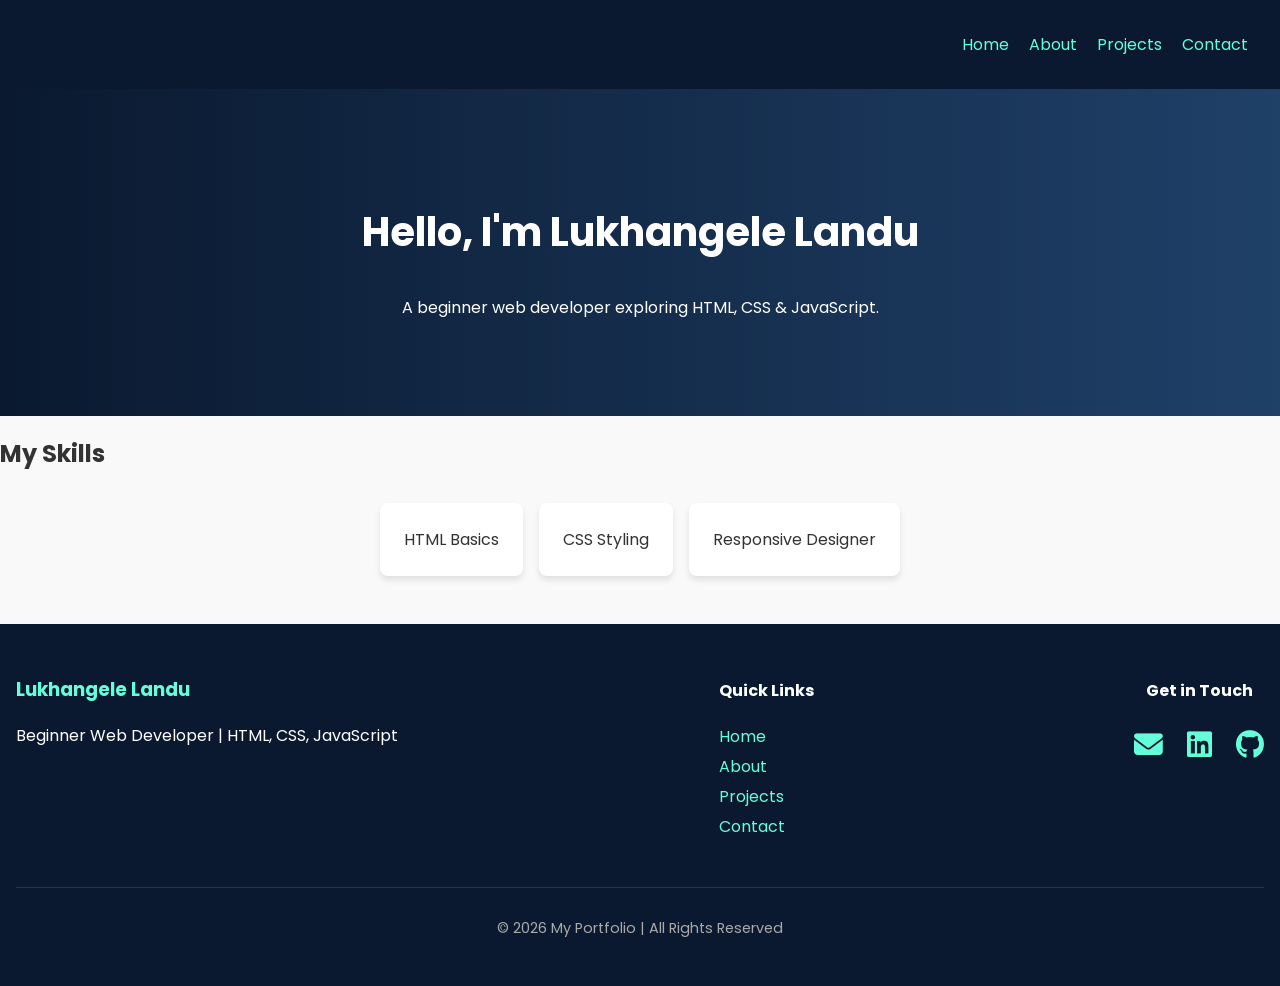
==== index.html @ 5be4a069 "added index.html" ====
<!DOCTYPE html>
<html lang="en">
<head>
    <meta charset="UTF-8">
    <meta name="viewport" content="width=device-width, initial-scale=1.0">
    <title>My Portfolio</title>
    <link rel="stylesheet" href="https://cdnjs.cloudflare.com/ajax/libs/font-awesome/6.5.0/css/all.min.css">
    <link rel="stylesheet" href="css/style.css">
</head>
<body>
    <header>
        <nav>
            <ul class="nav-links">
                <li><a href="index.html">Home</a></li>
                <li><a href="about.html">About</a></li>
                <li><a href="projects.html">Projects</a></li>
                <li><a href="contact.html">Contact</a></li>
            </ul>
        </nav>
    </header>

    <section class="hero">
        <div class="hero-content">
        <h1>Hello, I'm Lukhangele Landu</h1>
        <p>A beginner web developer exploring HTML, CSS & JavaScript.</p>
        </div>
    </section>

    <main>
        <section class="skills">
            <h2>My Skills</h2>
            <div class="card-container">
                <div class="card">HTML Basics</div>
                <div class="card">CSS Styling</div>
                <div class="card">Responsive Designer</div>
            </div>
        </section>
    </main>

    <footer class="footer">
        <div class="footer-container">
            <div class="footer-about">
               <h3>Lukhangele Landu</h3>
               <p>Beginner Web Developer | HTML, CSS, JavaScript</p>
            </div>

            <div class="footer-links">
              <h4>Quick Links</h4>
              <ul>
                <li><a href="index.html">Home</a></li>
                <li><a href="about.html">About</a></li>
                <li><a href="projects.html">Projects</a></li>
                <li><a href="contact.html">Contact</a></li>
              </ul>
            </div>

            <div class="footer-contact">
                <h4>Get in Touch</h4>
                <div class="social-icons">
                    <a href="mailto:lukhangele.lamdu@gmail.com"><i class="fas fa-envelope"></i></a>
                    <a href="https://linkedin.com/in/lukhangele-landu-b04a8226b" target="_blank"><i class="fab fa-linkedin"></i></a>
                    <a href="https://github.com/lukhangelelandu-crypto" target="_blank"><i class="fab fa-github"></i></a>
                </div>
            </div>
        </div>

        <div class="footer-bottom">
          <p>&copy; 2026 My Portfolio | All Rights Reserved</p>
        </div>
    </footer>
</body>
</html>
---- css/style.css ----
/* Google Fonts */
@import url('https://fonts.googleapis.com/css2?family=Poppins:wght@300;600&display=swap');
body {
    font-family: 'Poppins', sans-serif;
    margin: 0;
    background: #f9f9f9;
    color: #333;
}

header {
    background: #0a192f;
    padding: 1rem 2rem;
}

.nav-links {
    list-style: none;
    display: flex;
    justify-content: flex-end;
}

.nav-links a {
    color: #64ffda;
    text-decoration: none;
    margin-left: 20px;
    transition: color 0.3s ease;
}

.nav-links a:hover {
    color: #fff;
}

.hero {
    background: linear-gradient(to right, #0a192f, #1f4068);
    color: #fff;
    text-align: center;
    padding: 5rem 2rem;
}

.hero h1 {
    font-size: 2.5rem;
}

.card-container {
    display: flex;
    gap: 1rem;
    justify-content: center;
    margin-top: 2rem;
}

.card {
    background: #fff;
    padding: 1.5rem;
    border-radius: 8px;
    box-shadow: 0 4px 6px rgba(0,0,0,0.1);
    transition: transform 0.3s ease;
}

.card:hover {
    transform: translateY(-5px);
}

/* Font Awesome CDN (add in <head> of HTML) */
@import url('https://cdnjs.cloudflare.com/ajax/libs/font-awesome/6.0.0-beta3/css/all.min.css');

.footer {
    background: #0a192f;
    color: #fff;
    padding: 2rem 1rem;
    margin-top: 3rem;
}

.footer-container {
    display: flex;
    flex-wrap: wrap;
    justify-content: space-between;
    gap: 2rem;
}

.footer-about h3 {
    color: #64ffda;
}

.footer-links ul {
    list-style: none;
    padding: 0;
}

.footer-links li {
    margin: 5px 0;
}

.footer-links a {
    color: #64ffda;
    text-decoration: none;
    transition: color 0.3s ease;
}

.footer-links a:hover {
    color: #fff;
}

.footer-contact {
    text-align: center;
}

.social-icons {
    display: flex;
    justify-content:center;
    gap: 1.5rem;
    margin-top: 1rem;
}

.social-icons a {
    color: #64ffda;
    font-size: 1.8rem;
    transition: transform 0.3s ease, color 0.3s ease;
}

.social-icons a:hover {
    color: #fff;
    transform: scale(1.2);
}

.footer-bottom {
    text-align: center;
    margin-top: 2rem;
    border-top: 1px solid #333;
    padding-top: 1rem;
    font-size: 0.9rem;
    color: #aaa;
}

@media (max-width: 768px) {
    .footer-container {
        flex-direction: column;
        text-align: center;
    }
}
/* About section */
.about-section {
    display: flex;
    align-items: center;
    gap: 2rem;
    margin: 2rem 0;
}

.timeline ul {
    list-style: none;
    padding: 0;
}

.timeline li {
    margin: 10px 0;
    padding-left: 20px;
    position: relative;
}

.timeline li::before {
    content: ".";
    position: absolute;
    left: 0;
    color: #64ffda;
}

.centered-image {
    display: flex;
    justify-content: center;
    margin-top: 50px;
}

.centered-image img {
    width: 300px;
    height: 200px;
    object-fit: cover;
    border-radius: 6px;
    box-shadow: 0 4px 8px rgba(0, 0, 0, 0.2)
}

/* Grid for projects*/
.grid-container {
    display: grid;
    grid-template-columns: repeat(auto-fit, minmax(250px, 1fr));
    gap: 2rem;
    margin-top: 2rem
}

.project-card {
    background: #fff;
    border-radius: 8px;
    overflow: hidden;
    box-shadow: 0 4px 6px rgba(0,0,0,0.1);
    text-align: center;
    transition: transsform 0.3s ease;
}

.project-card img {
    width: 100%;
    height: 150px;
    object-fit: cover;
}

.project-card:hover {
    transform: translateY(-5px);
}

/* Contact form */
.contact-form {
    max-width: 500px;
    margin: auto;
    display: flex;
    flex-direction: column;
}

.contact-form input,
.contact-form textarea {
    margin: 10px 0;
    padding: 12px;
    border: 1px solid #ccc;
    border-radius: 6px;
}

.contact-form button {
    background: #64ffda;
    color: #0a192f;
    border: none;
    padding: 12px;
    border-radius: 6px;
    cursor: pointer;
    transition: background 0.3s ease;
}

.contact-form button:hover {
    background: #52e0c4;
}
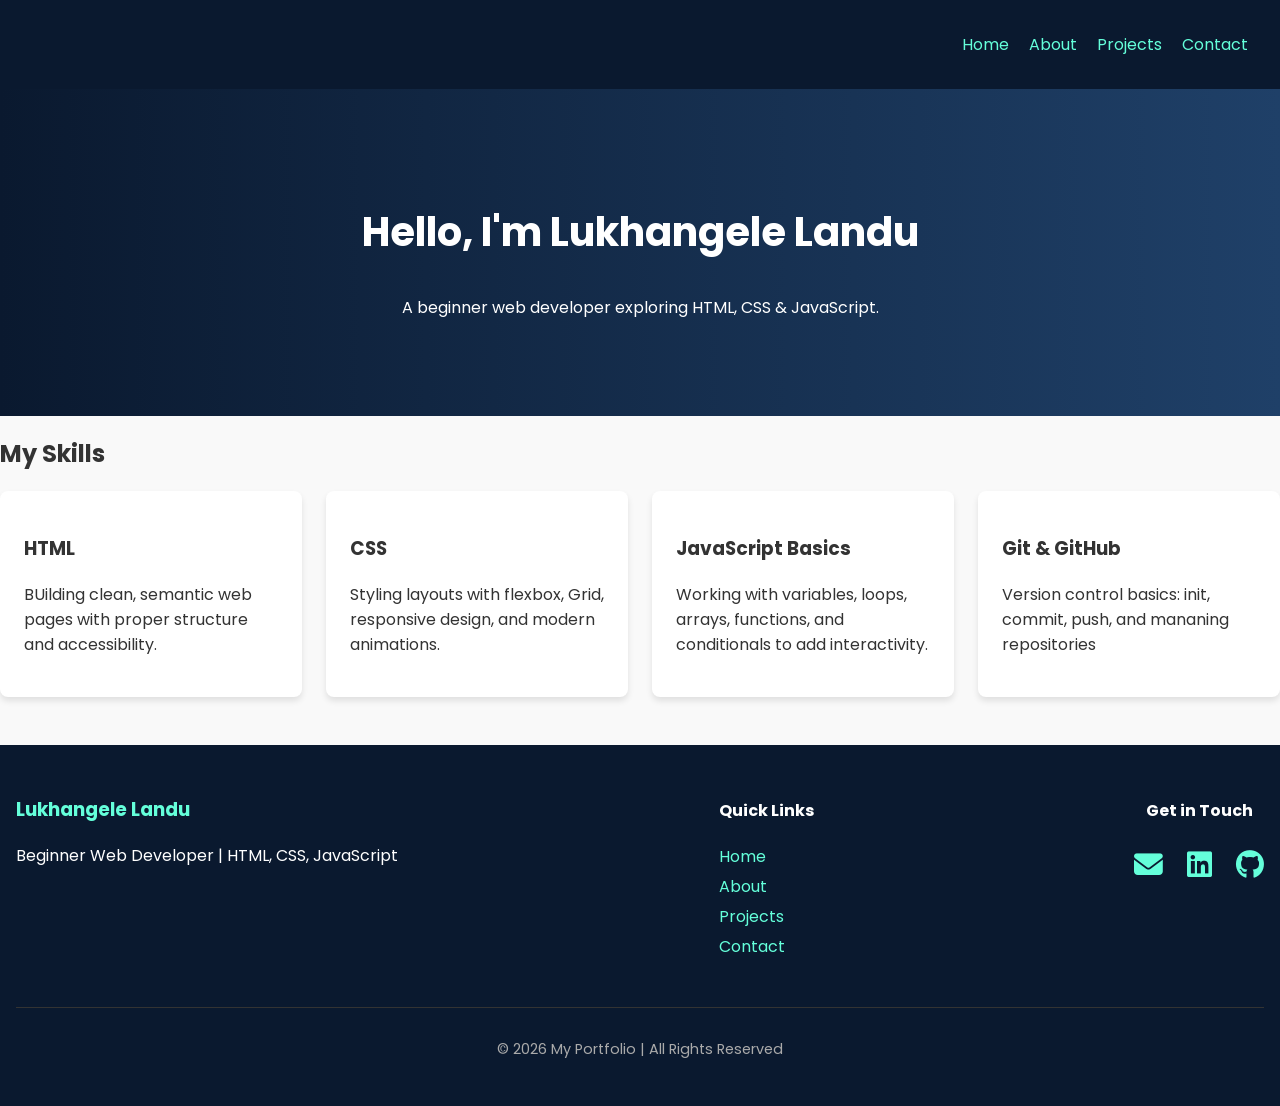
==== commit 4110c690: "updated about/index.html & css/style.css" ====
--- a/index.html
+++ b/index.html
@@ -30,9 +30,22 @@
         <section class="skills">
             <h2>My Skills</h2>
             <div class="card-container">
-                <div class="card">HTML Basics</div>
-                <div class="card">CSS Styling</div>
-                <div class="card">Responsive Designer</div>
+                <div class="card">
+                    <h3>HTML</h3>
+                    <p>BUilding clean, semantic web pages with proper structure and accessibility.</p>
+                </div>
+                <div class="card">
+                    <h3>CSS</h3>
+                    <p>Styling layouts with flexbox, Grid, responsive design, and modern animations.</p>
+                </div>
+                <div class="card">
+                    <h3>JavaScript Basics</h3>
+                    <p>Working with variables, loops, arrays, functions, and conditionals to add interactivity.</p>
+                </div>
+                <div class="card">
+                    <h3>Git & GitHub</h3>
+                    <p>Version control basics: init, commit, push, and mananing repositories</p>
+                </div>
             </div>
         </section>
     </main>
--- a/css/style.css
+++ b/css/style.css
@@ -59,6 +59,25 @@
     transform: translateY(-5px);
 }
 
+.skills .card-container {
+    display: grid;
+    grid-template-columns: repeat(auto-fit, minmax(220px, 1fr));
+    gap: 1.5rem;
+    margin-top: 1rem;
+}
+
+.skills .card {
+    background: #fff;
+    padding: 1.5rem;
+    border-radius: 8px;
+    box-shadow: 0 4px 6px rgba(0,0,0,0.1);
+    transition: transform 0.3s ease;
+}
+
+.skills .card:hover {
+    transform: translateY(-5px);
+}
+
 /* Font Awesome CDN (add in <head> of HTML) */
 @import url('https://cdnjs.cloudflare.com/ajax/libs/font-awesome/6.0.0-beta3/css/all.min.css');
 
@@ -174,6 +193,23 @@
     object-fit: cover;
     border-radius: 6px;
     box-shadow: 0 4px 8px rgba(0, 0, 0, 0.2)
+}
+
+.learning-journey table {
+    width: 100%;
+    border-collapse: collapse;
+    margin-top: 1rem;
+}
+
+.learning-journey th, .learning-journey td {
+    border: 1px solid #ccc;
+    padding: 10px;
+    text-align: left
+}
+
+.learning-journey th {
+    background: #0a192f;
+    color: #fff;
 }
 
 /* Grid for projects*/
